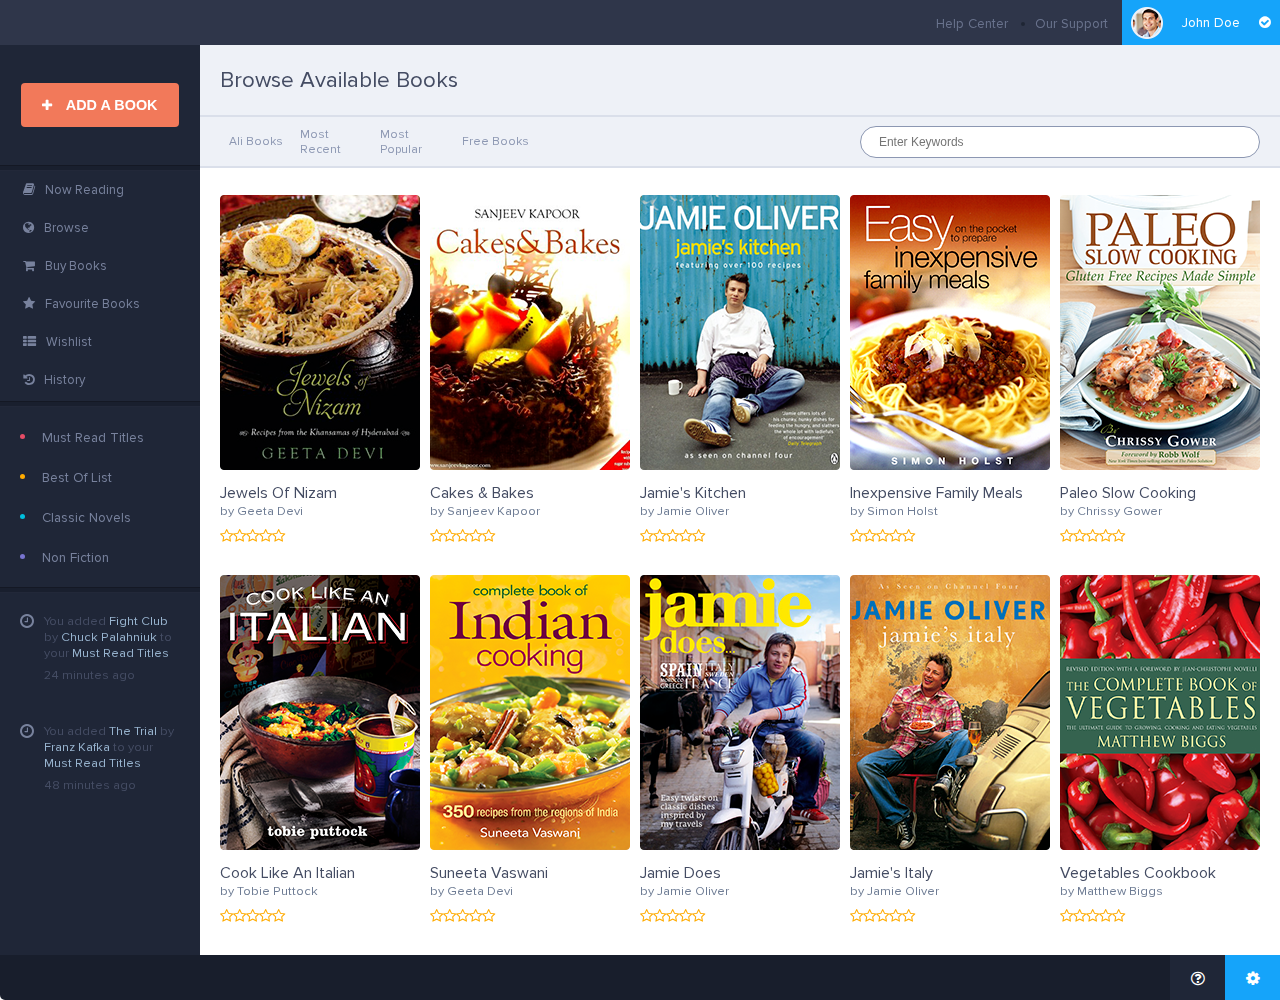
==== library/index.html @ 8726dcc0 "Added search & modal" ====
<!DOCTYPE html>
<html lang="en">
<head>
  <meta charset="UTF-8">
  <title>Document</title>
  <link rel="stylesheet" href="https://maxcdn.bootstrapcdn.com/font-awesome/4.7.0/css/font-awesome.min.css">
  <link rel="stylesheet" href="css/main.css">
</head>
<body>
  <header>
    <div class="info">
      <ul class="help">
        <li><a href="#">help center</a></li>
        <li><a href="#">our support</a></li>
      </ul>
      <div class="user">
        <img src="assets/img/avatar-1.png" alt="person">
        <p>john doe</p>
        <i class="fa fa-check-circle" aria-hidden="true"></i>
      </div>
    </div>
  </header>
  <section>
    <aside>
      <div class="add">
        <button id="open"><i class="fa fa-plus" aria-hidden="true"></i> add a book</button>
        <div class="overlay">
          <div class="modal" id="modal">
            <div class="content">
              <button class="btn close-modal" id="close"><i class="fa fa-times" aria-hidden="true"></i></button>
              <div class="form-group">
                <input type="file" id="new-image" required>
                <label for="new-image">image</label>
              </div>
              <div class="form-group">
                <input type="text" placeholder="title" id="title" required>
                <label for="title">title</label>
              </div>
              <div class="form-group">
                <input type="text" placeholder="author" id="author" required>
                <label for="author">author</label>
              </div>
              <button>add</button>
            </div>
          </div>
        </div>
      </div>
      <hr>
      <div class="options">
        <ul>
          <li><a href="#"><i class="fa fa-book" aria-hidden="true"></i>now reading</a></li>
          <li><a href="#"><i class="fa fa-globe" aria-hidden="true"></i>browse</a></li>
          <li><a href="#"><i class="fa fa-shopping-cart" aria-hidden="true"></i>buy books</a></li>
          <li><a href="#"><i class="fa fa-star" aria-hidden="true"></i>favourite books</a></li>
          <li><a href="#"><i class="fa fa-th-list" aria-hidden="true"></i>wishlist</a></li>
          <li><a href="#"><i class="fa fa-history" aria-hidden="true"></i>history</a></li>
        </ul>
      </div>
      <hr>
      <div class="categories">
        <div class="aside-container">
          <div class="categories-container">
            <ul class="catgs">
              <li><a href="#">must read titles</a></li>
              <li><a href="#">best of list</a></li>
              <li><a href="#">classic novels</a></li>
              <li><a href="#">non fiction</a></li>
            </ul>
          </div>
        </div>
      </div>
      <hr>
      <div class="notifications">
        <div class="aside-container">
          <div class="notifications-container">
            <div class="notification">
              <i class="fa fa-clock-o" aria-hidden="true"></i>
              <div class="note">
                <p>You added <span>fight club</span> by <span>chuck palahniuk</span> to your <span>must read titles</span></p>
                <p class="time">24 minutes ago</p>
              </div>
            </div>
            <div class="notification">
              <i class="fa fa-clock-o" aria-hidden="true"></i>
              <div class="note">
                <p>You added <span>the trial</span> by <span>franz kafka</span> to your <span>must read titles</span></p>
                <p class="time">48 minutes ago</p>
              </div>
            </div>
          </div>
        </div>
      </div>
    </aside>
    <article>
      <div class="browse-container">
        <div class="container">
          <div class="browse"><h2>browse available books</h2></div>
        </div>
      </div>
      <div class="navigation-container">
        <div class="container">
          <nav>
            <ul class="navigation">
              <li><a href="#">ali books</a></li>
              <li><a href="#">most recent</a></li>
              <li><a href="#">most popular</a></li>
              <li><a href="#">free books</a></li>
            </ul>
            <div class="find">
              <input class="search" type="text" name="search" id="search" placeholder="enter keywords">
              <i class="fa fa-search" aria-hidden="true"></i>
            </div>
          </nav>
        </div>
      </div>
      <div class="books-container">
        <div class="container">
          <div class="books" id="books">
            <div class="book">
              <a href="#"><img src="assets/img/book-1.png" alt="1"></a>
              <div class="book-about">
                <div class="rights">
                  <a class="title" href="#">jewels of nizam</a>
                  <p>by <span class="name">geeta devi</span></p>
                </div>
                <div class="rate">
                  <div class="rate-wrapper">
                    <input type="radio" class="rate-input" name="rating" id="star-rating-5">
                    <label for="star-rating-5" class="rate-label fa fa-star-o"></label>
                    <input type="radio" class="rate-input" name="rating" id="star-rating-4">
                    <label for="star-rating-4" class="rate-label fa fa-star-o"></label>
                    <input type="radio" class="rate-input" name="rating" id="star-rating-3">
                    <label for="star-rating-3" class="rate-label fa fa-star-o"></label>
                    <input type="radio" class="rate-input" name="rating" id="star-rating-2">
                    <label for="star-rating-2" class="rate-label fa fa-star-o"></label>
                    <input type="radio" class="rate-input" name="rating" id="star-rating-1">
                    <label for="star-rating-1" class="rate-label fa fa-star-o"></label>
                  </div>
                </div>
              </div>
            </div>
            <div class="book">
              <a href="#"><img src="assets/img/book-2.png" alt="2"></a>
              <div class="book-about">
                <div class="rights">
                  <a class="title" href="#">cakes &amp; bakes</a>
                  <p>by <span class="name">sanjeev kapoor</span></p>
                </div>
                <div class="rate">
                  <div class="rate-wrapper">
                    <input type="radio" class="rate-input" name="rating" id="star-rating-5">
                    <label for="star-rating-5" class="rate-label fa fa-star-o"></label>
                    <input type="radio" class="rate-input" name="rating" id="star-rating-4">
                    <label for="star-rating-4" class="rate-label fa fa-star-o"></label>
                    <input type="radio" class="rate-input" name="rating" id="star-rating-3">
                    <label for="star-rating-3" class="rate-label fa fa-star-o"></label>
                    <input type="radio" class="rate-input" name="rating" id="star-rating-2">
                    <label for="star-rating-2" class="rate-label fa fa-star-o"></label>
                    <input type="radio" class="rate-input" name="rating" id="star-rating-1">
                    <label for="star-rating-1" class="rate-label fa fa-star-o"></label>
                  </div>
                </div>
              </div>
            </div>
            <div class="book">
              <a href="#"><img src="assets/img/book-3.png" alt="3"></a>
              <div class="book-about">
                <div class="rights">
                  <a class="title" href="#">jamie's kitchen</a>
                  <p>by <span class="name">jamie oliver</span></p>
                </div>
                <div class="rate">
                  <div class="rate-wrapper">
                    <input type="radio" class="rate-input" name="rating" id="star-rating-5-2">
                    <label for="star-rating-5-2" class="rate-label fa fa-star-o"></label>
                    <input type="radio" class="rate-input" name="rating" id="star-rating-4-2">
                    <label for="star-rating-4-2" class="rate-label fa fa-star-o"></label>
                    <input type="radio" class="rate-input" name="rating" id="star-rating-3-2">
                    <label for="star-rating-3-2" class="rate-label fa fa-star-o"></label>
                    <input type="radio" class="rate-input" name="rating" id="star-rating-2-2">
                    <label for="star-rating-2-2" class="rate-label fa fa-star-o"></label>
                    <input type="radio" class="rate-input" name="rating" id="star-rating-1-2">
                    <label for="star-rating-1-2" class="rate-label fa fa-star-o"></label>
                  </div>
                </div>
              </div>
            </div>
            <div class="book">
              <a href="#"><img src="assets/img/book-4.png" alt="4"></a>
              <div class="book-about">
                <div class="rights">
                  <a class="title" href="#">inexpensive family meals</a>
                  <p>by <span class="name">simon holst</span></p>
                </div>
                <div class="rate">
                  <div class="rate-wrapper">
                    <input type="radio" class="rate-input" name="rating" id="star-rating-5">
                    <label for="star-rating-5" class="rate-label fa fa-star-o"></label>
                    <input type="radio" class="rate-input" name="rating" id="star-rating-4">
                    <label for="star-rating-4" class="rate-label fa fa-star-o"></label>
                    <input type="radio" class="rate-input" name="rating" id="star-rating-3">
                    <label for="star-rating-3" class="rate-label fa fa-star-o"></label>
                    <input type="radio" class="rate-input" name="rating" id="star-rating-2">
                    <label for="star-rating-2" class="rate-label fa fa-star-o"></label>
                    <input type="radio" class="rate-input" name="rating" id="star-rating-1">
                    <label for="star-rating-1" class="rate-label fa fa-star-o"></label>
                  </div>
                </div>
              </div>
            </div>
            <div class="book">
              <a href="#"><img src="assets/img/book-5.png" alt="5"></a>
              <div class="book-about">
                <div class="rights">
                  <a class="title" href="#">paleo slow cooking</a>
                  <p>by <span class="name">chrissy gower</span></p>
                </div>
                <div class="rate">
                  <div class="rate-wrapper">
                    <input type="radio" class="rate-input" name="rating" id="star-rating-5">
                    <label for="star-rating-5" class="rate-label fa fa-star-o"></label>
                    <input type="radio" class="rate-input" name="rating" id="star-rating-4">
                    <label for="star-rating-4" class="rate-label fa fa-star-o"></label>
                    <input type="radio" class="rate-input" name="rating" id="star-rating-3">
                    <label for="star-rating-3" class="rate-label fa fa-star-o"></label>
                    <input type="radio" class="rate-input" name="rating" id="star-rating-2">
                    <label for="star-rating-2" class="rate-label fa fa-star-o"></label>
                    <input type="radio" class="rate-input" name="rating" id="star-rating-1">
                    <label for="star-rating-1" class="rate-label fa fa-star-o"></label>
                  </div>
                </div>
              </div>
            </div>
            <div class="book">
              <a href="#"><img src="assets/img/book-6.png" alt="6"></a>
              <div class="book-about">
                <div class="rights">
                  <a class="title" href="#">cook like an italian</a>
                  <p>by <span class="name">tobie puttock</span></p>
                </div>
                <div class="rate">
                  <div class="rate-wrapper">
                    <input type="radio" class="rate-input" name="rating" id="star-rating-5">
                    <label for="star-rating-5" class="rate-label fa fa-star-o"></label>
                    <input type="radio" class="rate-input" name="rating" id="star-rating-4">
                    <label for="star-rating-4" class="rate-label fa fa-star-o"></label>
                    <input type="radio" class="rate-input" name="rating" id="star-rating-3">
                    <label for="star-rating-3" class="rate-label fa fa-star-o"></label>
                    <input type="radio" class="rate-input" name="rating" id="star-rating-2">
                    <label for="star-rating-2" class="rate-label fa fa-star-o"></label>
                    <input type="radio" class="rate-input" name="rating" id="star-rating-1">
                    <label for="star-rating-1" class="rate-label fa fa-star-o"></label>
                  </div>
                </div>
              </div>
            </div>
            <div class="book">
              <a href="#"><img src="assets/img/book-7.png" alt="7"></a>
              <div class="book-about">
                <div class="rights">
                  <a class="title" href="#">suneeta vaswani</a>
                  <p>by <span class="name">geeta devi</span></p>
                </div>
                <div class="rate">
                  <div class="rate-wrapper">
                    <input type="radio" class="rate-input" name="rating" id="star-rating-5">
                    <label for="star-rating-5" class="rate-label fa fa-star-o"></label>
                    <input type="radio" class="rate-input" name="rating" id="star-rating-4">
                    <label for="star-rating-4" class="rate-label fa fa-star-o"></label>
                    <input type="radio" class="rate-input" name="rating" id="star-rating-3">
                    <label for="star-rating-3" class="rate-label fa fa-star-o"></label>
                    <input type="radio" class="rate-input" name="rating" id="star-rating-2">
                    <label for="star-rating-2" class="rate-label fa fa-star-o"></label>
                    <input type="radio" class="rate-input" name="rating" id="star-rating-1">
                    <label for="star-rating-1" class="rate-label fa fa-star-o"></label>
                  </div>
                </div>
              </div>
            </div>
            <div class="book">
              <a href="#"><img src="assets/img/book-8.png" alt="8"></a>
              <div class="book-about">
                <div class="rights">
                  <a class="title" href="#">jamie does</a>
                  <p>by <span class="name">jamie oliver</span></p>
                </div>
                <div class="rate">
                  <div class="rate-wrapper">
                    <input type="radio" class="rate-input" name="rating" id="star-rating-5">
                    <label for="star-rating-5" class="rate-label fa fa-star-o"></label>
                    <input type="radio" class="rate-input" name="rating" id="star-rating-4">
                    <label for="star-rating-4" class="rate-label fa fa-star-o"></label>
                    <input type="radio" class="rate-input" name="rating" id="star-rating-3">
                    <label for="star-rating-3" class="rate-label fa fa-star-o"></label>
                    <input type="radio" class="rate-input" name="rating" id="star-rating-2">
                    <label for="star-rating-2" class="rate-label fa fa-star-o"></label>
                    <input type="radio" class="rate-input" name="rating" id="star-rating-1">
                    <label for="star-rating-1" class="rate-label fa fa-star-o"></label>
                  </div>
                </div>
              </div>
            </div>
            <div class="book">
              <a href="#"><img src="assets/img/book-9.png" alt="9"></a>
              <div class="book-about">
                <div class="rights">
                  <a class="title" href="#">jamie's italy</a>
                  <p>by <span class="name">jamie oliver</span></p>
                </div>
                <div class="rate">
                  <div class="rate-wrapper">
                    <input type="radio" class="rate-input" name="rating" id="star-rating-5">
                    <label for="star-rating-5" class="rate-label fa fa-star-o"></label>
                    <input type="radio" class="rate-input" name="rating" id="star-rating-4">
                    <label for="star-rating-4" class="rate-label fa fa-star-o"></label>
                    <input type="radio" class="rate-input" name="rating" id="star-rating-3">
                    <label for="star-rating-3" class="rate-label fa fa-star-o"></label>
                    <input type="radio" class="rate-input" name="rating" id="star-rating-2">
                    <label for="star-rating-2" class="rate-label fa fa-star-o"></label>
                    <input type="radio" class="rate-input" name="rating" id="star-rating-1">
                    <label for="star-rating-1" class="rate-label fa fa-star-o"></label>
                  </div>
                </div>
              </div>
            </div>
            <div class="book">
              <a href="#"><img src="assets/img/book-10.png" alt="10"></a>
              <div class="book-about">
                <div class="rights">
                  <a class="title" href="#">vegetables cookbook</a>
                  <p>by <span class="name">matthew biggs</span></p>
                </div>
                <div class="rate">
                  <div class="rate-wrapper">
                    <input type="radio" class="rate-input" name="rating" id="star-rating-5">
                    <label for="star-rating-5" class="rate-label fa fa-star-o"></label>
                    <input type="radio" class="rate-input" name="rating" id="star-rating-4">
                    <label for="star-rating-4" class="rate-label fa fa-star-o"></label>
                    <input type="radio" class="rate-input" name="rating" id="star-rating-3">
                    <label for="star-rating-3" class="rate-label fa fa-star-o"></label>
                    <input type="radio" class="rate-input" name="rating" id="star-rating-2">
                    <label for="star-rating-2" class="rate-label fa fa-star-o"></label>
                    <input type="radio" class="rate-input" name="rating" id="star-rating-1">
                    <label for="star-rating-1" class="rate-label fa fa-star-o"></label>
                  </div>
                </div>
              </div>
            </div>
            <div class="book">
              <a href="#"><img src="assets/img/book-2.png" alt="2"></a>
              <div class="book-about">
                <div class="rights">
                  <a class="title" href="#">cakes &amp; bakes</a>
                  <p>by <span class="name">sanjeev kapoor</span></p>
                </div>
                <div class="rate">
                  <div class="rate-wrapper">
                    <input type="radio" class="rate-input" name="rating" id="star-rating-5">
                    <label for="star-rating-5" class="rate-label fa fa-star-o"></label>
                    <input type="radio" class="rate-input" name="rating" id="star-rating-4">
                    <label for="star-rating-4" class="rate-label fa fa-star-o"></label>
                    <input type="radio" class="rate-input" name="rating" id="star-rating-3">
                    <label for="star-rating-3" class="rate-label fa fa-star-o"></label>
                    <input type="radio" class="rate-input" name="rating" id="star-rating-2">
                    <label for="star-rating-2" class="rate-label fa fa-star-o"></label>
                    <input type="radio" class="rate-input" name="rating" id="star-rating-1">
                    <label for="star-rating-1" class="rate-label fa fa-star-o"></label>
                  </div>
                </div>
              </div>
            </div>
          </div>
        </div>
      </div>
    </article>
  </section>
  <footer>
    <div class="questions"><i class="fa fa-question-circle-o" aria-hidden="true"></i></div>
    <div class="settings"><i class="fa fa-cog" aria-hidden="true"></i></div>
  </footer>
  <script src="js/main.js"></script>
</body>
</html>
---- library/css/main.css ----
* {
  margin: 0;
  padding: 0;
}

html,
body {
  width: 100%;
  height: 100%;
}

body {
  font-size: 16px;
  color: #444c63;
  font-family: 'ProximaNova';
}

@font-face {
  font-family: 'ProximaNova';
  src: url('../assets/fonts/ProximaNova-Regular.ttf');
}

::-webkit-scrollbar {
  width: 6px;
  height: 350px;
}

::-webkit-scrollbar-thumb {
  background: #ccd5e4;
  border-radius: 5px;
}

::-webkit-scrollbar-thumb {
  background: #ccd5e4;
}

/*=============================
 Containers
=============================*/

.aside-container {
  width: 160px;
  margin: auto;
}

.browse-container {
  width: 100%;
  height: 70px;
  background-color: #eef1f7;
  border-bottom: 2px solid #dadfea;
}

.navigation-container {
  width: 100%;
  height: 49px;
  background-color: #eef1f7;
  border-bottom: 2px solid #dadfea;
}

.container {
  width: 1100px;
  margin: auto;
}

header {
  width: 100%;
  height: 45px;
  background-color: #2f364a;
}

section {
  display: flex;
}

aside {
  width: 14.8em;
  background-color: #1f2637;
}

article {
  display: flex;
  flex-direction: column;

  width: 100%;
}

/*=============================
 Common
=============================*/

ul li {
  list-style: none;
}

ul li a {
  font-size: .75em;
  text-decoration: none;
}

h2,
h3,
h4,
a,
input,
label,
.name {
  text-transform: capitalize;
}

button {
  cursor: pointer;
  text-transform: uppercase;
}

hr {
  width: 100%;
  height: 4px;
  border-left: none;
  border-right: none;
  border-top: 1px solid #141824;
  border-bottom: 1px solid rgba(120, 130, 157, 0.1);
  background-color: rgba(24, 30, 44, 0.8);
}

/*=============================
 Header
=============================*/

.info {
  display: flex;
  justify-content: flex-end;
}

ul.help {
  display: flex;
  justify-content: space-around;
  align-items: center;

  width: 200px;
}

.help li {
  position: relative;
}

.help li:nth-of-type(1):after {
  content: '';
  width: 4px;
  height: 4px;
  top: 9px;
  left: 85px;
  border-radius: 50%;
  position: absolute;
  background-color: rgba(25, 32, 46, 0.75);
}

ul.help li a {
  transition: color .5s;
  font-size: .85em;
  color: rgba(120, 130, 157, 0.8);
}

ul.help li a:hover {
  color: rgba(120, 130, 157, 1);
}

.user {
  display: flex;
  justify-content: space-around;
  align-items: center;

  width: 158px;
  height: 45px;
  background-color: #15a4fa;
}

.user p,
.user i {
  color: #fff;
  font-size: .85em;
  text-transform: capitalize;
}

/*=============================
 Aside
=============================*/

.add {
  display: flex;
  justify-content: center;
  align-items: center;

  width: 100%;
  height: 120px;
}

.add button#open {
  width: 11em;
  height: 3em;
  border: none;
  border-radius: 4px;
  background-color: #f2795a;

  color: #fff;
  font-size: .9em;
  font-weight: 700;
  text-transform: uppercase;
}

button#open {
  cursor: pointer;
}

button#open i {
  font-size: .9em;
  margin-right: 10px;
}

/*===================
 Modal
===================*/

.overlay {
  opacity: 0;
  z-index: -1;
  transition: opacity .5s ease-in-out;
}

.open {
  opacity: 1;
}

.modal {
  width: 100%;
  height: 1000px;
  top: 0;
  left: 0;
  overflow: auto;
  position: absolute;
  background-color: rgba(0, 0, 0, .6);
}

.modal .content {
  display: flex;
  flex-direction: column;
  justify-content: space-around;
  align-items: center;

  width: 400px;
  height: 400px;
  top: 20%;
  left: 35%;
  color: #fff;
  position: fixed;
  border-radius: 5px;
  background-color: rgba(31, 38, 55, .9);
  box-shadow: 0 5px 7px rgba(0, 0, 0, .6);
}

.close-modal {
  width: 20px;
  height: 20px;

  align-self: flex-end;
  border: none;
  margin: -10px 20px 0 0;
  border-radius: 50%;
  background-color: #fff;
}

/*===================
 Form
===================*/

.form-group {
  display: flex;
  flex-direction: column-reverse;
  width: 300px;
  height: 20px;
}

.form-group input {
  height: 30px;
  border: none;
  padding: 10px;
  outline: none;
  font-weight: 600;
  border-radius: 5px;
  box-sizing: border-box;
}

.form-group label {
  transition: color .6s;
}

.form-group input[type=file] {
  width: 100px;
  background: none;
  border: none;
  margin-left: -10px;
}

.form-group input:valid + label {
  color: #78829d;
}

.content button.close-modal {
  display: flex;
  justify-content: center;
  align-items: center;
}

button.close-modal:focus {
  outline: none;
}

.content button:last-child {
  width: 140px;
  height: 40px;

  color: #fff;
  border: none;
  border-radius: 5px;
  font-weight: 700;
  background-color: #f2795a;
}

.options {
  display: flex;
  flex-direction: column;
  height: 230px;
}

.options ul {
  display: flex;
  flex-direction: column;
  justify-content: space-between;
  height: 160px;
}

.options ul li a {
  display: flex;
  justify-content: flex-start;
  align-items: center;

  height: 38px;
  padding-left: 23px;
  box-sizing: border-box;

  font-size: 0.82em;
  color: #78829d;
  transition: all .5s;
}

.options ul li a:hover {
  color: #fff;
  background-color: #15a4fa;
}

.options i {
  font-size: 1em;
  margin-right: 10px;
}

.categories {
  display: flex;
  align-items: center;

  height: 180px;
}

ul.catgs {
  display: flex;
  flex-direction: column;
  justify-content: space-between;

  height: 140px;
}

ul.catgs li {
  list-style: disc inside;
}

ul.catgs li:nth-of-type(1) {
  color: #e64c66;
}

ul.catgs li:nth-of-type(2) {
  color: #ffab00;
}

ul.catgs li:nth-of-type(3) {
  color: #00bfdd;
}

ul.catgs li:nth-of-type(4) {
  color: #7874cf;
}

ul.catgs a {
  color: #78829d;
  font-size: .85em;
  text-transform: capitalize;
}

.notifications-container {
  display: flex;
  flex-direction: column;
  justify-content: space-around;
  height: 220px;
}

.notification {
  display: flex;
}

.note {
  display: flex;
  flex-direction: column;
  justify-content: space-between;
  height: 70px;
}

.notification i {
  color: #78829d;
  margin-right: 10px;
}

.notification p {
  font-size: .8em;
}

.notification span {
  color: #97b3ce;
  text-transform: capitalize;
}

/*=============================
 Article
=============================*/

.browse {
  display: flex;
  align-items: center;

  height: 70px;
}

.browse h2 {
  color: #444c63;
  font-size: 1.4em;
  font-weight: 400;
}

nav {
  display: flex;
  align-items: center;

  height: 49px;
}

ul.navigation {
  display: flex;
  justify-content: space-between;

  width: 30%;
}

ul.navigation li a {
  display: flex;
  justify-content: center;
  align-items: center;

  width: 72px;
  height: 20px;

  color: #8c97b2;
  transition: all .5s;
}

ul.navigation li a:hover {
  color: #fff;
  border-radius: 20px;
  background: #97b3ce;
}

.find {
  margin-left: auto;
}

.find i {
  top: 25%;
  right: 4%;
  opacity: 0;
  font-size: .85em;
  position: absolute;
}

input.search {
  width: 400px;
  height: 32px;
  font-size: .75em;
  padding-left: 18px;
  font-weight: 500;
  border-radius: 20px;
  background-color: #fff;
  box-sizing: border-box;
  border: 1px solid rgba(140, 151, 178, 40);
}

input.search:focus {
  outline: none;
}

/*=============================
 Books
=============================*/

.books {
  display: flex;
  flex-wrap: wrap;
  justify-content: space-between;

  min-width: 220px;
  height: 760px;
  margin-top: 27px;
  overflow: auto;
}

.book {
  display: flex;
  flex-direction: column;

  height: 348px;
  margin-bottom: 32px;
}

.book-about {
  display: flex;
  flex-direction: column;
  justify-content: space-between;

  height: 88px;
}

.rights {
  display: flex;
  flex-direction: column;
  justify-content: space-between;

  height: 28px;
  margin-top: 8px;
}

.book a {
  color: #444c63;
  font-weight: 500;
  text-decoration: none;
}

.book p {
  font-size: .8em;
  color: #6f7d95;
}

.book i {
  color: #ffab00;
  font-size: .9em;
}

.rate {
  display: flex;
  justify-content: space-between;

  width: 68px;
  cursor: pointer;
  margin-top: 8px;
}

.rate-wrapper {
  display: flex-reverse;
  font-size: .9em;
}

.rate-wrapper:after {
  content: "";
}

.rate-wrapper label {
  float: right;
  cursor: pointer;
  color: #ffab00;
}

.rate-wrapper input {
  display: none;
}

label.rate-label:hover:before,
label.rate-label:hover ~ label.rate-label:before,
input.rate-input:checked ~ label.rate-label:before {
  content: "\f005";
}

/*=============================
 Footer
=============================*/

footer {
  display: flex;
  justify-content: flex-end;

  width: 100%;
  height: 45px;
  background-color: #181e2c;
  border-radius: 0 0 5px 5px;
}

.questions,
.settings {
  display: flex;
  justify-content: center;
  align-items: center;

  width: 55px;
  height: 45px;
}

.questions i,
.settings i {
  color: #fff;
}

.questions {
  background-color: #1f2637;
}

.settings {
  background-color: #15a4fa;
}

/*=============================
 Media
=============================*/

/*==========
 5s
==========*/
@media only screen and (min-width: 320px) and (max-width: 767px) {
  body {
    font-size: 14px;
  }

  aside,
  ul.navigation {
    display: none;
  }

  input.search {
    width: 200px;
  }

  .container {
    width: 160px;
  }
}

/*==========
 ipad
==========*/
@media only screen and (min-width: 767px) and (max-width: 1023px) {
  aside,
  ul.navigation {
    display: none;
  }

  .find {
    margin-left: 0;
  }

  .container {
    width: 660px;
  }
}

/*==========
  ipad pro
==========*/
@media only screen and (min-width: 1024px) and (max-width: 1221px) {
  body {
    font-size: 14px;
  }

  .aside-container {
    width: 120px;
  }

  ul.navigation {
    display: none;
  }

  .find {
    margin-left: 0;
  }

  .container {
    width: 660px;
  }
}

/*==========
 laptop
==========*/
@media only screen and (min-width: 1224px) and (max-width: 1320px){
  .container {
    width: 1040px;
  }
}

/*==========
 current
==========*/
@media only screen and (min-width: 1324px){
  .container {
    width: 1080px;
  }
}

/*==========
 large
==========*/
@media only screen and (min-width: 1424px){
  .container {
    width: 1100px;
  }
}
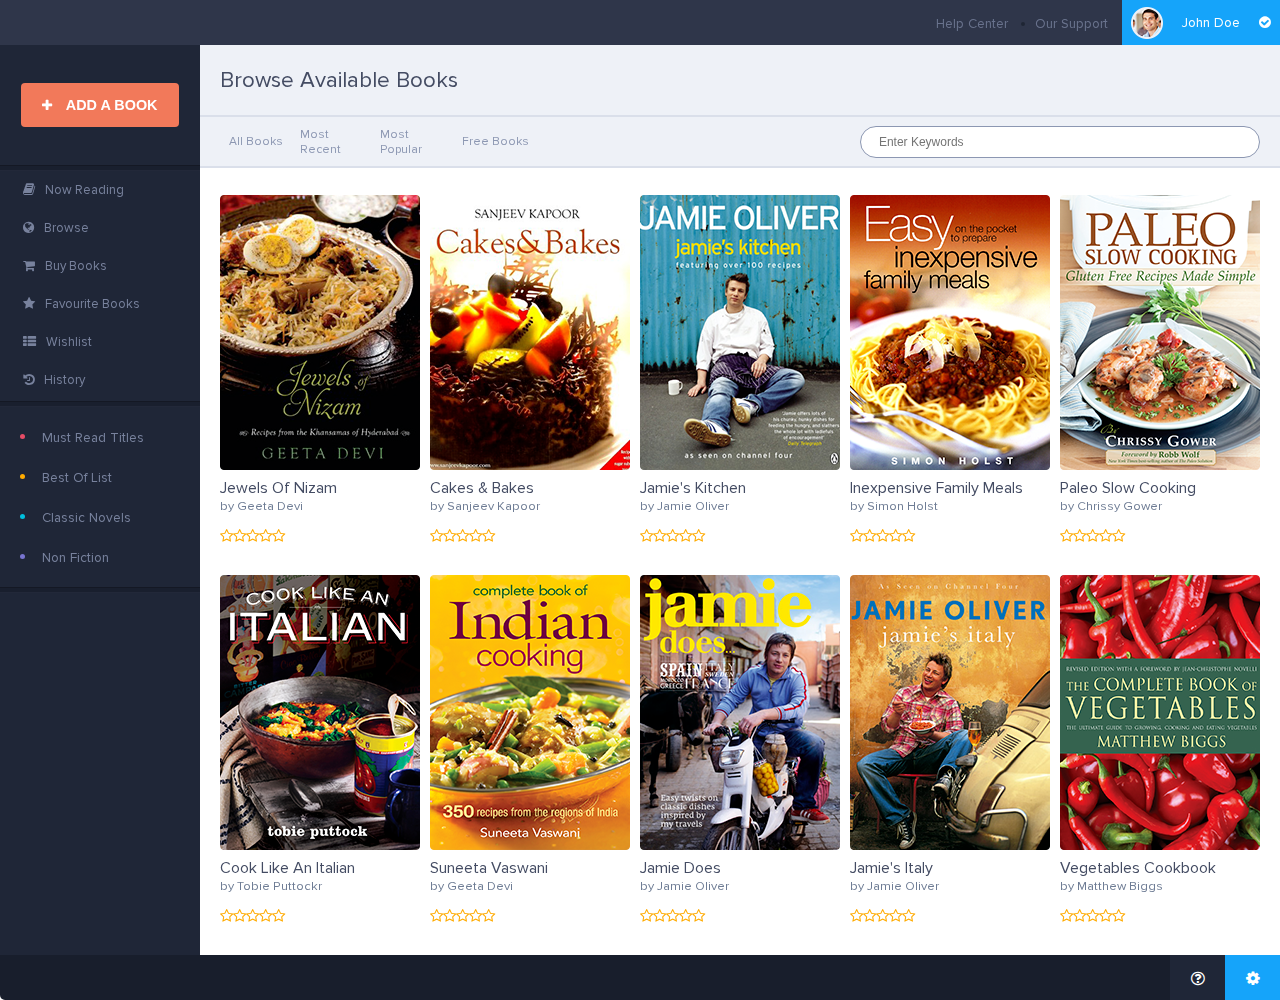
==== commit 2dd366cc: "Notifications added" ====
--- a/library/index.html
+++ b/library/index.html
@@ -72,21 +72,7 @@
       <hr>
       <div class="notifications">
         <div class="aside-container">
-          <div class="notifications-container">
-            <div class="notification">
-              <i class="fa fa-clock-o" aria-hidden="true"></i>
-              <div class="note">
-                <p>You added <span>fight club</span> by <span>chuck palahniuk</span> to your <span>must read titles</span></p>
-                <p class="time">24 minutes ago</p>
-              </div>
-            </div>
-            <div class="notification">
-              <i class="fa fa-clock-o" aria-hidden="true"></i>
-              <div class="note">
-                <p>You added <span>the trial</span> by <span>franz kafka</span> to your <span>must read titles</span></p>
-                <p class="time">48 minutes ago</p>
-              </div>
-            </div>
+          <div class="notifications-container" id="notifications">
           </div>
         </div>
       </div>
@@ -101,7 +87,7 @@
         <div class="container">
           <nav>
             <ul class="navigation">
-              <li><a href="#">ali books</a></li>
+              <li><a href="#">all books</a></li>
               <li><a href="#">most recent</a></li>
               <li><a href="#">most popular</a></li>
               <li><a href="#">free books</a></li>
@@ -115,261 +101,7 @@
       </div>
       <div class="books-container">
         <div class="container">
-          <div class="books" id="books">
-            <div class="book">
-              <a href="#"><img src="assets/img/book-1.png" alt="1"></a>
-              <div class="book-about">
-                <div class="rights">
-                  <a class="title" href="#">jewels of nizam</a>
-                  <p>by <span class="name">geeta devi</span></p>
-                </div>
-                <div class="rate">
-                  <div class="rate-wrapper">
-                    <input type="radio" class="rate-input" name="rating" id="star-rating-5">
-                    <label for="star-rating-5" class="rate-label fa fa-star-o"></label>
-                    <input type="radio" class="rate-input" name="rating" id="star-rating-4">
-                    <label for="star-rating-4" class="rate-label fa fa-star-o"></label>
-                    <input type="radio" class="rate-input" name="rating" id="star-rating-3">
-                    <label for="star-rating-3" class="rate-label fa fa-star-o"></label>
-                    <input type="radio" class="rate-input" name="rating" id="star-rating-2">
-                    <label for="star-rating-2" class="rate-label fa fa-star-o"></label>
-                    <input type="radio" class="rate-input" name="rating" id="star-rating-1">
-                    <label for="star-rating-1" class="rate-label fa fa-star-o"></label>
-                  </div>
-                </div>
-              </div>
-            </div>
-            <div class="book">
-              <a href="#"><img src="assets/img/book-2.png" alt="2"></a>
-              <div class="book-about">
-                <div class="rights">
-                  <a class="title" href="#">cakes &amp; bakes</a>
-                  <p>by <span class="name">sanjeev kapoor</span></p>
-                </div>
-                <div class="rate">
-                  <div class="rate-wrapper">
-                    <input type="radio" class="rate-input" name="rating" id="star-rating-5">
-                    <label for="star-rating-5" class="rate-label fa fa-star-o"></label>
-                    <input type="radio" class="rate-input" name="rating" id="star-rating-4">
-                    <label for="star-rating-4" class="rate-label fa fa-star-o"></label>
-                    <input type="radio" class="rate-input" name="rating" id="star-rating-3">
-                    <label for="star-rating-3" class="rate-label fa fa-star-o"></label>
-                    <input type="radio" class="rate-input" name="rating" id="star-rating-2">
-                    <label for="star-rating-2" class="rate-label fa fa-star-o"></label>
-                    <input type="radio" class="rate-input" name="rating" id="star-rating-1">
-                    <label for="star-rating-1" class="rate-label fa fa-star-o"></label>
-                  </div>
-                </div>
-              </div>
-            </div>
-            <div class="book">
-              <a href="#"><img src="assets/img/book-3.png" alt="3"></a>
-              <div class="book-about">
-                <div class="rights">
-                  <a class="title" href="#">jamie's kitchen</a>
-                  <p>by <span class="name">jamie oliver</span></p>
-                </div>
-                <div class="rate">
-                  <div class="rate-wrapper">
-                    <input type="radio" class="rate-input" name="rating" id="star-rating-5-2">
-                    <label for="star-rating-5-2" class="rate-label fa fa-star-o"></label>
-                    <input type="radio" class="rate-input" name="rating" id="star-rating-4-2">
-                    <label for="star-rating-4-2" class="rate-label fa fa-star-o"></label>
-                    <input type="radio" class="rate-input" name="rating" id="star-rating-3-2">
-                    <label for="star-rating-3-2" class="rate-label fa fa-star-o"></label>
-                    <input type="radio" class="rate-input" name="rating" id="star-rating-2-2">
-                    <label for="star-rating-2-2" class="rate-label fa fa-star-o"></label>
-                    <input type="radio" class="rate-input" name="rating" id="star-rating-1-2">
-                    <label for="star-rating-1-2" class="rate-label fa fa-star-o"></label>
-                  </div>
-                </div>
-              </div>
-            </div>
-            <div class="book">
-              <a href="#"><img src="assets/img/book-4.png" alt="4"></a>
-              <div class="book-about">
-                <div class="rights">
-                  <a class="title" href="#">inexpensive family meals</a>
-                  <p>by <span class="name">simon holst</span></p>
-                </div>
-                <div class="rate">
-                  <div class="rate-wrapper">
-                    <input type="radio" class="rate-input" name="rating" id="star-rating-5">
-                    <label for="star-rating-5" class="rate-label fa fa-star-o"></label>
-                    <input type="radio" class="rate-input" name="rating" id="star-rating-4">
-                    <label for="star-rating-4" class="rate-label fa fa-star-o"></label>
-                    <input type="radio" class="rate-input" name="rating" id="star-rating-3">
-                    <label for="star-rating-3" class="rate-label fa fa-star-o"></label>
-                    <input type="radio" class="rate-input" name="rating" id="star-rating-2">
-                    <label for="star-rating-2" class="rate-label fa fa-star-o"></label>
-                    <input type="radio" class="rate-input" name="rating" id="star-rating-1">
-                    <label for="star-rating-1" class="rate-label fa fa-star-o"></label>
-                  </div>
-                </div>
-              </div>
-            </div>
-            <div class="book">
-              <a href="#"><img src="assets/img/book-5.png" alt="5"></a>
-              <div class="book-about">
-                <div class="rights">
-                  <a class="title" href="#">paleo slow cooking</a>
-                  <p>by <span class="name">chrissy gower</span></p>
-                </div>
-                <div class="rate">
-                  <div class="rate-wrapper">
-                    <input type="radio" class="rate-input" name="rating" id="star-rating-5">
-                    <label for="star-rating-5" class="rate-label fa fa-star-o"></label>
-                    <input type="radio" class="rate-input" name="rating" id="star-rating-4">
-                    <label for="star-rating-4" class="rate-label fa fa-star-o"></label>
-                    <input type="radio" class="rate-input" name="rating" id="star-rating-3">
-                    <label for="star-rating-3" class="rate-label fa fa-star-o"></label>
-                    <input type="radio" class="rate-input" name="rating" id="star-rating-2">
-                    <label for="star-rating-2" class="rate-label fa fa-star-o"></label>
-                    <input type="radio" class="rate-input" name="rating" id="star-rating-1">
-                    <label for="star-rating-1" class="rate-label fa fa-star-o"></label>
-                  </div>
-                </div>
-              </div>
-            </div>
-            <div class="book">
-              <a href="#"><img src="assets/img/book-6.png" alt="6"></a>
-              <div class="book-about">
-                <div class="rights">
-                  <a class="title" href="#">cook like an italian</a>
-                  <p>by <span class="name">tobie puttock</span></p>
-                </div>
-                <div class="rate">
-                  <div class="rate-wrapper">
-                    <input type="radio" class="rate-input" name="rating" id="star-rating-5">
-                    <label for="star-rating-5" class="rate-label fa fa-star-o"></label>
-                    <input type="radio" class="rate-input" name="rating" id="star-rating-4">
-                    <label for="star-rating-4" class="rate-label fa fa-star-o"></label>
-                    <input type="radio" class="rate-input" name="rating" id="star-rating-3">
-                    <label for="star-rating-3" class="rate-label fa fa-star-o"></label>
-                    <input type="radio" class="rate-input" name="rating" id="star-rating-2">
-                    <label for="star-rating-2" class="rate-label fa fa-star-o"></label>
-                    <input type="radio" class="rate-input" name="rating" id="star-rating-1">
-                    <label for="star-rating-1" class="rate-label fa fa-star-o"></label>
-                  </div>
-                </div>
-              </div>
-            </div>
-            <div class="book">
-              <a href="#"><img src="assets/img/book-7.png" alt="7"></a>
-              <div class="book-about">
-                <div class="rights">
-                  <a class="title" href="#">suneeta vaswani</a>
-                  <p>by <span class="name">geeta devi</span></p>
-                </div>
-                <div class="rate">
-                  <div class="rate-wrapper">
-                    <input type="radio" class="rate-input" name="rating" id="star-rating-5">
-                    <label for="star-rating-5" class="rate-label fa fa-star-o"></label>
-                    <input type="radio" class="rate-input" name="rating" id="star-rating-4">
-                    <label for="star-rating-4" class="rate-label fa fa-star-o"></label>
-                    <input type="radio" class="rate-input" name="rating" id="star-rating-3">
-                    <label for="star-rating-3" class="rate-label fa fa-star-o"></label>
-                    <input type="radio" class="rate-input" name="rating" id="star-rating-2">
-                    <label for="star-rating-2" class="rate-label fa fa-star-o"></label>
-                    <input type="radio" class="rate-input" name="rating" id="star-rating-1">
-                    <label for="star-rating-1" class="rate-label fa fa-star-o"></label>
-                  </div>
-                </div>
-              </div>
-            </div>
-            <div class="book">
-              <a href="#"><img src="assets/img/book-8.png" alt="8"></a>
-              <div class="book-about">
-                <div class="rights">
-                  <a class="title" href="#">jamie does</a>
-                  <p>by <span class="name">jamie oliver</span></p>
-                </div>
-                <div class="rate">
-                  <div class="rate-wrapper">
-                    <input type="radio" class="rate-input" name="rating" id="star-rating-5">
-                    <label for="star-rating-5" class="rate-label fa fa-star-o"></label>
-                    <input type="radio" class="rate-input" name="rating" id="star-rating-4">
-                    <label for="star-rating-4" class="rate-label fa fa-star-o"></label>
-                    <input type="radio" class="rate-input" name="rating" id="star-rating-3">
-                    <label for="star-rating-3" class="rate-label fa fa-star-o"></label>
-                    <input type="radio" class="rate-input" name="rating" id="star-rating-2">
-                    <label for="star-rating-2" class="rate-label fa fa-star-o"></label>
-                    <input type="radio" class="rate-input" name="rating" id="star-rating-1">
-                    <label for="star-rating-1" class="rate-label fa fa-star-o"></label>
-                  </div>
-                </div>
-              </div>
-            </div>
-            <div class="book">
-              <a href="#"><img src="assets/img/book-9.png" alt="9"></a>
-              <div class="book-about">
-                <div class="rights">
-                  <a class="title" href="#">jamie's italy</a>
-                  <p>by <span class="name">jamie oliver</span></p>
-                </div>
-                <div class="rate">
-                  <div class="rate-wrapper">
-                    <input type="radio" class="rate-input" name="rating" id="star-rating-5">
-                    <label for="star-rating-5" class="rate-label fa fa-star-o"></label>
-                    <input type="radio" class="rate-input" name="rating" id="star-rating-4">
-                    <label for="star-rating-4" class="rate-label fa fa-star-o"></label>
-                    <input type="radio" class="rate-input" name="rating" id="star-rating-3">
-                    <label for="star-rating-3" class="rate-label fa fa-star-o"></label>
-                    <input type="radio" class="rate-input" name="rating" id="star-rating-2">
-                    <label for="star-rating-2" class="rate-label fa fa-star-o"></label>
-                    <input type="radio" class="rate-input" name="rating" id="star-rating-1">
-                    <label for="star-rating-1" class="rate-label fa fa-star-o"></label>
-                  </div>
-                </div>
-              </div>
-            </div>
-            <div class="book">
-              <a href="#"><img src="assets/img/book-10.png" alt="10"></a>
-              <div class="book-about">
-                <div class="rights">
-                  <a class="title" href="#">vegetables cookbook</a>
-                  <p>by <span class="name">matthew biggs</span></p>
-                </div>
-                <div class="rate">
-                  <div class="rate-wrapper">
-                    <input type="radio" class="rate-input" name="rating" id="star-rating-5">
-                    <label for="star-rating-5" class="rate-label fa fa-star-o"></label>
-                    <input type="radio" class="rate-input" name="rating" id="star-rating-4">
-                    <label for="star-rating-4" class="rate-label fa fa-star-o"></label>
-                    <input type="radio" class="rate-input" name="rating" id="star-rating-3">
-                    <label for="star-rating-3" class="rate-label fa fa-star-o"></label>
-                    <input type="radio" class="rate-input" name="rating" id="star-rating-2">
-                    <label for="star-rating-2" class="rate-label fa fa-star-o"></label>
-                    <input type="radio" class="rate-input" name="rating" id="star-rating-1">
-                    <label for="star-rating-1" class="rate-label fa fa-star-o"></label>
-                  </div>
-                </div>
-              </div>
-            </div>
-            <div class="book">
-              <a href="#"><img src="assets/img/book-2.png" alt="2"></a>
-              <div class="book-about">
-                <div class="rights">
-                  <a class="title" href="#">cakes &amp; bakes</a>
-                  <p>by <span class="name">sanjeev kapoor</span></p>
-                </div>
-                <div class="rate">
-                  <div class="rate-wrapper">
-                    <input type="radio" class="rate-input" name="rating" id="star-rating-5">
-                    <label for="star-rating-5" class="rate-label fa fa-star-o"></label>
-                    <input type="radio" class="rate-input" name="rating" id="star-rating-4">
-                    <label for="star-rating-4" class="rate-label fa fa-star-o"></label>
-                    <input type="radio" class="rate-input" name="rating" id="star-rating-3">
-                    <label for="star-rating-3" class="rate-label fa fa-star-o"></label>
-                    <input type="radio" class="rate-input" name="rating" id="star-rating-2">
-                    <label for="star-rating-2" class="rate-label fa fa-star-o"></label>
-                    <input type="radio" class="rate-input" name="rating" id="star-rating-1">
-                    <label for="star-rating-1" class="rate-label fa fa-star-o"></label>
-                  </div>
-                </div>
-              </div>
-            </div>
-          </div>
+          <div class="books" id="books"></div>
         </div>
       </div>
     </article>
--- a/library/css/main.css
+++ b/library/css/main.css
@@ -232,7 +232,6 @@
 
 .modal {
   width: 100%;
-  height: 1000px;
   top: 0;
   left: 0;
   overflow: auto;
@@ -407,18 +406,22 @@
   display: flex;
   flex-direction: column;
   justify-content: space-around;
-  height: 220px;
 }
 
 .notification {
   display: flex;
+  margin-top: 20px;
+}
+
+.notification:last-child {
+  margin-bottom: 20px;
 }
 
 .note {
   display: flex;
   flex-direction: column;
   justify-content: space-between;
-  height: 70px;
+  height: 35px;
 }
 
 .notification i {
@@ -552,7 +555,7 @@
   margin-top: 8px;
 }
 
-.book a {
+.book h4 {
   color: #444c63;
   font-weight: 500;
   text-decoration: none;
